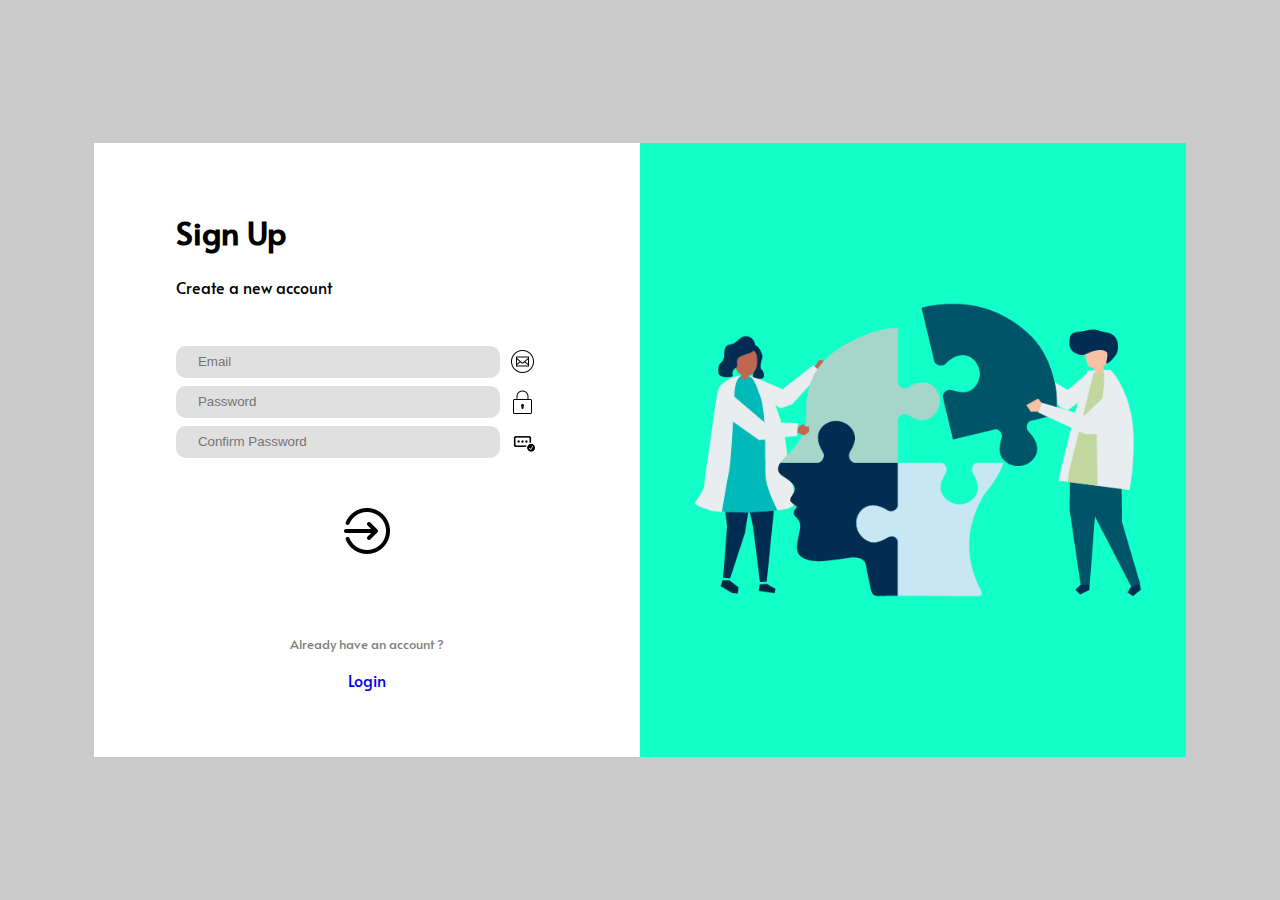
==== signup.html @ 635c195c "Add files via upload" ====
<!DOCTYPE html>
<html lang="en">
<head>
    <meta charset="UTF-8">
    <meta http-equiv="X-UA-Compatible" content="IE=edge">
    <meta name="viewport" content="width=device-width, initial-scale=1.0">
    <title>Document</title>
    <link rel="stylesheet" href="style2.css">
    <link rel="preconnect" href="https://fonts.googleapis.com">
<link rel="preconnect" href="https://fonts.gstatic.com" crossorigin>
<link href="https://fonts.googleapis.com/css2?family=Alata&display=swap" rel="stylesheet">
</head>
<body>
    <div id="page">
        <div id="container">
            <div id="kiri">
                <div id="login">
                    <h1>Sign Up</h1>
                    Create a new account
                    <br>
                    <br>
                    <br>
                    <div id="barisemail">
                        <input type="email" name="" placeholder="Email" class="input" style="margin-right: 10px;">
                        <img src="aset/email.png" style="height: 25px; width: 25px;">
                    </div>
                    
                    <div id="barispass">
                        <input type="password" name="" placeholder="Password" class="input" style="margin-right: 10px;">
                        <img src="aset/password.png" style="height: 25px; width: 25px;">
                    </div>

                    <div id="barisverif">
                        <input type="password" name="" placeholder="Confirm Password" class="input" style="margin-right: 10px;">
                        <img src="aset/icons8-validation-48.png" style="height: 25px; width: 25px;">
                    </div>

                    <br>
                    <br>

                    <div id="barissub">
                        <input type="image" src="aset/enter.png" style="height: 50px;" alt="submit">
                    </div>

                    <br>
                    <br>
                    <br>
                    <p style="text-align: center; font-size: 13px; color: grey;">Already have an account ?</p>
                    <a href="index.html" style="text-decoration: none;"><p style="text-align: center; font">Login</p></a>


                </div>
            </div>
            <div id="kanan">
                <img src="aset/signup.png" id="foto">
            </div>
        </div>
    </div>
</body>
</html>
---- style2.css ----
body{
    font-family: 'Alata', sans-serif;
}

#page{
    position: absolute;
    top: 0px;
    bottom: 0px;
    right: 0px;
    left: 0px;
    display: flex;
    align-items: center;
    justify-content: center;
    background-color: rgb(202, 202, 202);
}

#container{
    background-color: black;
    width: 1092px;
    height: 614px;
}

#kiri{
    background-color: #ffffff;
    height: 100%;
    width: 50%;
    float: left;
    display: flex;
    align-items: center;
    justify-content: center;
   
}

#kanan{
    background-color: rgb(255, 255, 255);
    height: 100%;
    width: 50%;
    float: right;
    display: flex;
    align-items: center;
    justify-content: center;
}

#login{
    background-color: rgb(255, 255, 255);
    height: 85%;
    width: 70%;
}

#foto{
    max-height: 100%;
}

.input{
    background-color: rgb(224, 224, 224);
    outline: none;
    border: none;
    border-radius: 10px;
    height: 30px;
    width: 300px;
    padding-left: 22px;
}

#barisemail{
    height: 40px;
    display: flex;
    align-items: center;
}

#barispass{
    height: 40px;
    display: flex;
    align-items: center;
}

#barissub{
    height: 50px;
    display: flex;
    justify-content: center;
    align-items: center;

}

#barisverif{
    height: 40px;
    display: flex;
    align-items: center;
}
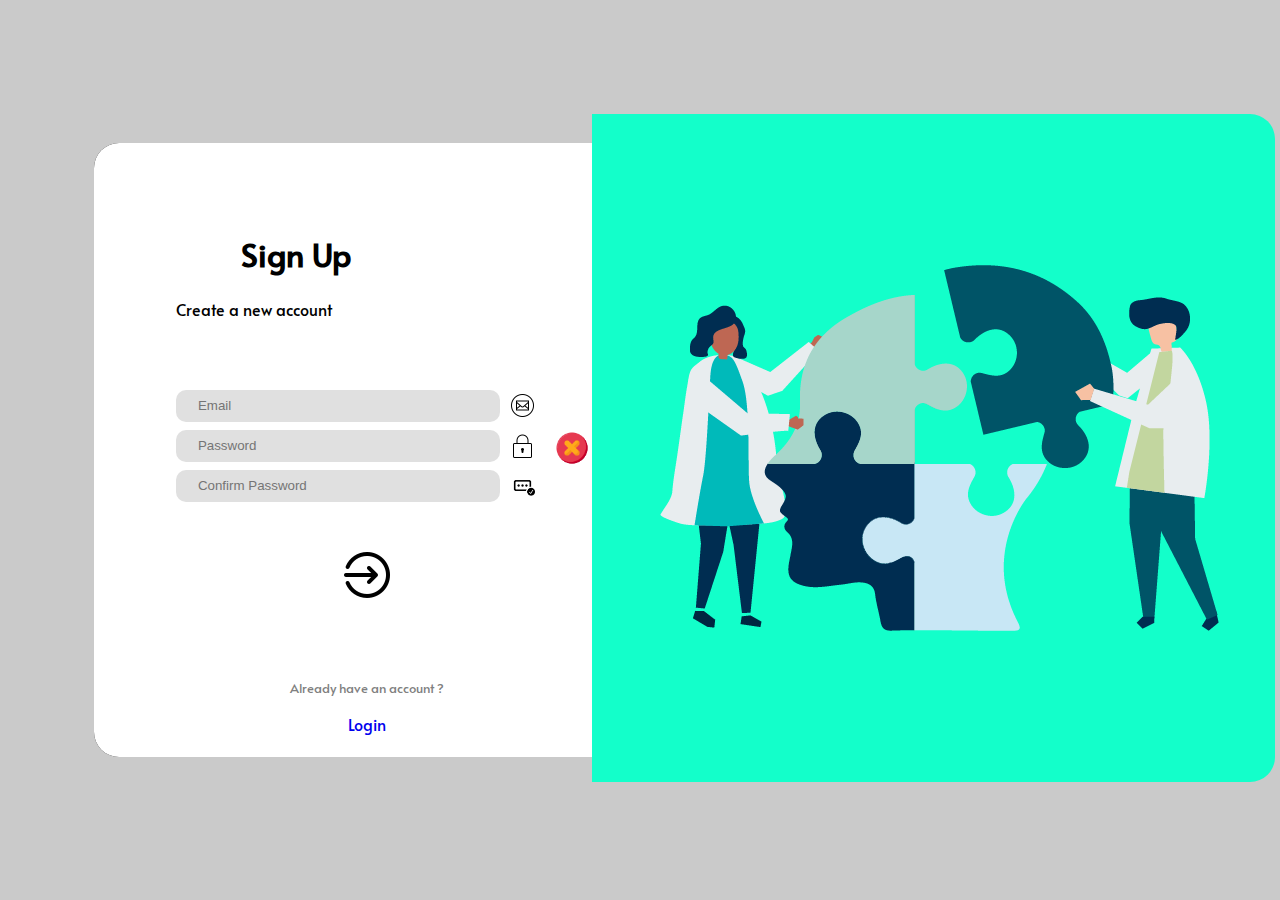
==== commit c153c51d: "Update signup.html" ====
--- a/signup.html
+++ b/signup.html
@@ -15,8 +15,9 @@
         <div id="container">
             <div id="kiri">
                 <div id="login">
-                    <h1>Sign Up</h1>
-                    Create a new account
+                    <br>
+                    <h1 style="padding-left: 17%;">Sign Up</h1>
+                    <div id="keterangan">Create a new account</div>
                     <br>
                     <br>
                     <br>
@@ -52,9 +53,12 @@
                 </div>
             </div>
             <div id="kanan">
-                <img src="aset/signup.png" id="foto">
+                <div id="close"><img src="aset/close.png" style="height: 40px;"></div>
+                <br>
+                <div><img src="aset/signup.png" id="foto">
+            </div> 
             </div>
         </div>
     </div>
 </body>
-</html>+</html>
--- a/style2.css
+++ b/style2.css
@@ -18,6 +18,7 @@
     background-color: black;
     width: 1092px;
     height: 614px;
+    border-radius: 25px;
 }
 
 #kiri{
@@ -28,6 +29,9 @@
     display: flex;
     align-items: center;
     justify-content: center;
+    border-top-left-radius: 25px;
+    border-bottom-left-radius: 25px;
+    
    
 }
 
@@ -39,6 +43,8 @@
     display: flex;
     align-items: center;
     justify-content: center;
+    border-top-right-radius: 25px;
+    border-bottom-right-radius: 25px;
 }
 
 #login{
@@ -49,6 +55,8 @@
 
 #foto{
     max-height: 100%;
+    border-top-right-radius: 25px;
+    border-bottom-right-radius: 25px;
 }
 
 .input{
